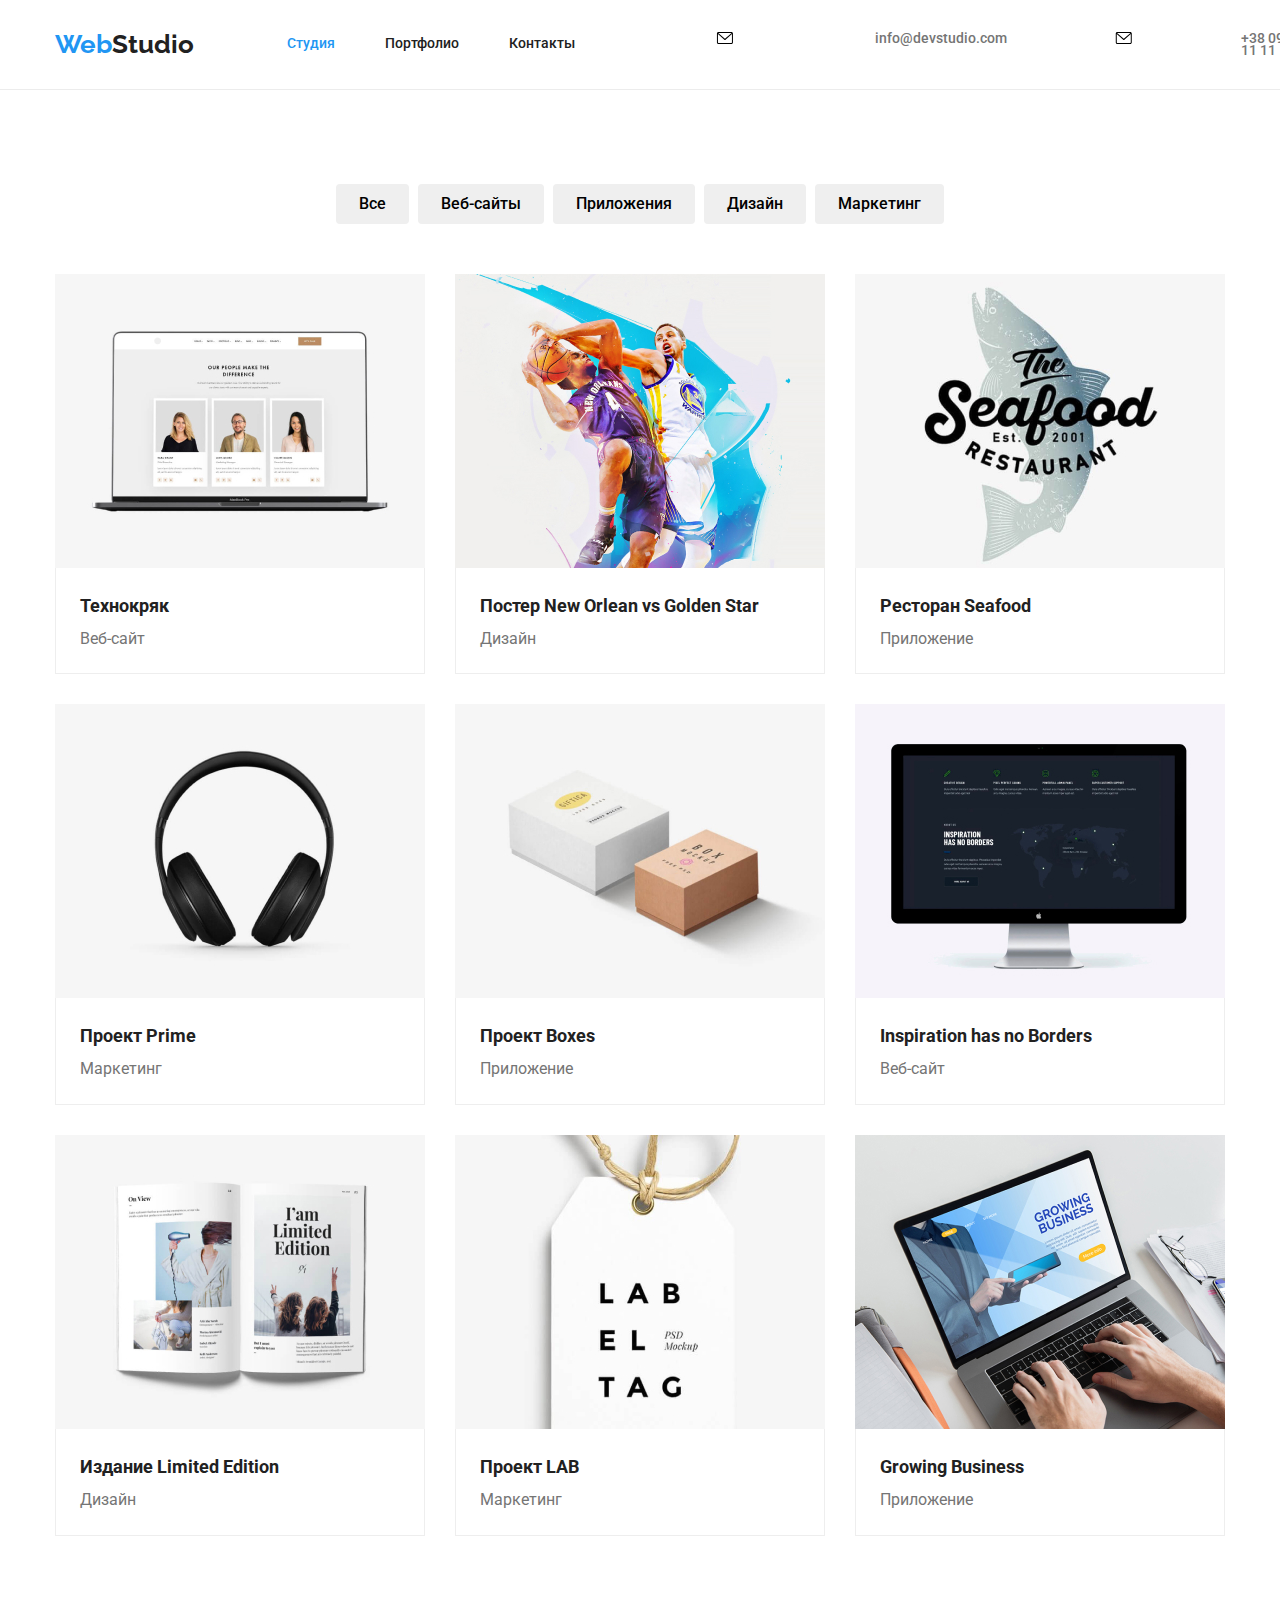
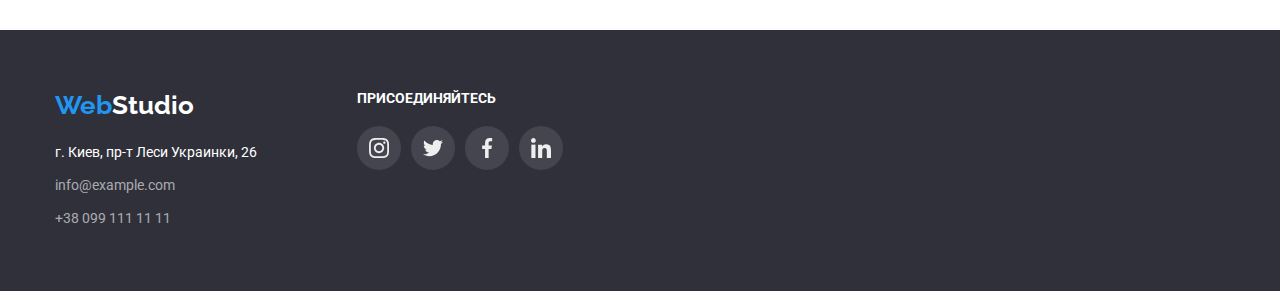
==== portfolio.html @ 7cc12816 "version1" ====
<!DOCTYPE html>
<html lang="en">

<head>
    <meta charset="UTF-8">
    <meta http-equiv="X-UA-Compatible" content="IE=edge">
    <meta name="viewport" content="width=device-width, initial-scale=1.0">
    <title>Студия</title>
    <link rel="preconnect" href="https://fonts.googleapis.com">
    <link rel="preconnect" href="https://fonts.gstatic.com" crossorigin>
    <link href="https://fonts.googleapis.com/css2?family=Raleway:wght@700&family=Roboto:wght@400;500;700;900&display=swap"
        rel="stylesheet">
    <link rel="stylesheet"
        href="https://minhaskamal.github.io/DownGit/#/home?url=https://github.com/sindresorhus/modern-normalize/blob/main/modern-normalize.css">
    <link rel="stylesheet" href="css/styles.css">

</head>

<body>
    <!-- Навбар -->
    <header class="header">
        <div class="container">
            <nav class="nav">
                <a href="index.html" class="logo">Web<span>Studio</span></a>
                <ul class="nav-list list">
                    <li class="item"><a href="index.html" class="active list-title">Студия</a></li>
                    <li class="item"><a href="portfolio.html" class="list-title">Портфолио</a></li>
                    <li class="item"><a href="" class="list-title">Контакты</a></li>
                </ul>
            </nav>
            <div class="header-contact">
                <a href="mailto:info@devstudio.com" class="info info-link"><svg class="info-icon" weight="16px"
                        height="12px">
                        <use href="./images/symbol-defs.svg#icon-envelope"></use>
                    </svg>info@devstudio.com</a>
                <a href="tel:+380991111111" class="info item info-link"><svg class="info-icon" weight="16px" height="12px">
                        <use href="./images/symbol-defs.svg#icon-envelope"></use>
                    </svg>+38 096 111 11 11</a>
            </div>
        </div>
    </header>
    <!-- Основной контент -->
    <main class="portfolio">
        <section class="main section">
            <div class="container">
                <section class="projects">
                    <ul class="list filters">
                        <li class="flex-element"><button type="button">Все</button></li>
                        <li class="flex-element"><button type="button">Веб-сайты</button></li>
                        <li class="flex-element"><button type="button">Приложения</button></li>
                        <li class="flex-element"><button type="button">Дизайн</button></li>
                        <li class="flex-element"><button type="button">Маркетинг</button></li>
                    </ul>
                    <ul class="list list-project">
                        <li class="flex-element flex-element-project">
                            <img src="./images/port1.jpg" alt="web-site" width="370">
                            <div class="info-project">
                                <h3 class="section-title">Технокряк</h3>
                                <p class="project-text">Веб-сайт</p>
                            </div>    
                        </li>                    
                        <li class="flex-element flex-element-project">
                            <img src="./images/port2.jpg" alt="design" width="370">
                            <div class="info-project">
                                <h3 class="section-title">Постер New Orlean vs Golden Star</h3>
                                <p class="project-text">Дизайн</p>
                            </div>
                        </li> 
                        <li class="flex-element flex-element-project">
                            <img src="./images/port3.jpg" alt="app" width="370">
                            <div class="info-project">
                                <h3 class="section-title">Ресторан Seafood</h3>
                                <p class="project-text">Приложение</p>
                            </div>
                        </li>             
                        <li class="flex-element flex-element-project">
                            <img src="./images/port4.jpg" alt="marketing" width="370">
                            <div class="info-project">
                                <h3 class="section-title">Проект Prime</h3>
                                <p class="project-text">Маркетинг</p>
                                </div>
                        </li>   
                        <li class="flex-element flex-element-project">
                            <img src="./images/port5.jpg" alt="app" width="370">
                            <div class="info-project">
                                <h3 class="section-title">Проект Boxes</h3>
                                <p class="project-text">Приложение</p>
                            </div>    
                        </li>                       
                        <li class="flex-element flex-element-project">
                            <img src="./images/port6.jpg" alt="web-site" width="370">
                            <div class="info-project">
                                <h3 class="section-title">Inspiration has no Borders</h3>
                                <p class="project-text">Веб-сайт</p>
                            </div>  
                        </li>
                        <li class="flex-element flex-element-project">
                            <img src="./images/port7.jpg" alt="design" width="370">
                            <div class="info-project">
                                <h3 class="section-title">Издание Limited Edition</h3>
                                <p class="project-text">Дизайн</p>
                            </div>
                        </li>    
                        <li class="flex-element flex-element-project">
                            <img src="./images/port8.jpg" alt="marketing" width="370">
                            <div class="info-project">
                                <h3 class="section-title">Проект LAB</h3>
                                <p class="project-text">Маркетинг</p>
                            </div>
                        </li>
                        <li class="flex-element flex-element-project">
                            <img src="./images/port9.jpg" alt="app" width="370">
                            <div class="info-project">
                                <h3 class="section-title">Growing Business</h3>
                                <p class="project-text">Приложение</p>
                            </div>
                        </li>
                            
                    </ul>
                </section>
            </div>
        </section>   
    </main>
    <!-- Подвал -->
    <footer class="footer">
        <div class="container footer-conteiner">
            <div>
                <a href="index.html" class="logo">Web<span>Studio</span></a>
                <address>
                    <ul class="list">
                        <li class="footer-item">
                            <p class="list-text">г. Киев, пр-т Леси Украинки, 26</p>
                        </li>
                        <li class="footer-item">
                            <a href="mailto:info@example.com" class="info">info@example.com</a>
                        </li>
                        <li class="footer-item">
                            <a href="tel:+380991111111" class="info">+38 099 111 11 11</a>
                        </li>
                    </ul>
                </address>
            </div>
            <div class="footer-social">
                <h2 class="footer-social-title">присоединяйтесь</h2>
                <ul class="footer-social-list list">
                    <li class="footer-social-item item">
                        <a href="" class="link footer-social-link">
                            <svg class="footer-social-icon">
                                <use href="./images/symbol-defs.svg#icon-instagram"></use>
                            </svg>
                        </a>
                    </li>
                    <li class="footer-social-item item">
                        <a href="" class="link footer-social-link">
                            <svg class="footer-social-icon">
                                <use href="./images/symbol-defs.svg#icon-twitter"></use>
                            </svg>
                        </a>
                    </li>
                    <li class="footer-social-item item">
                        <a href="" class="link footer-social-link">
                            <svg class="footer-social-icon">
                                <use href="./images/symbol-defs.svg#icon-facebook"></use>
                            </svg>
                        </a>
                    </li>
                    <li class="footer-social-item item">
                        <a href="" class="link footer-social-link">
                            <svg class="footer-social-icon">
                                <use href="./images/symbol-defs.svg#icon-linkedin"></use>
                            </svg>
                        </a>
                    </li>
                </ul>
            </div>
        </div>
    </footer>
</body>

</html>
---- css/styles.css ----
html {
    box-sizing: border-box;
}

*, *::before, *::after {
    box-sizing: inherit;
}

h1, h2, h3, p, ul {
    margin: 0;
    padding: 0;
}

body {
    font-family: Roboto, sans-serif;
    color: var(--primary-text-color);
    font-weight: 400;
    margin: 0;
}

a {
    text-decoration: none;
}

button {
    cursor: pointer;
    font-family: inherit;
}

img {
    display: block;
    height: auto;
    max-width: 100%;
}

.list {
    list-style: none;
}

:root {
    /* цве основного текста */
    --primary-text-color: #757575;

    /* цвет заголовков */
    --title-text-color: #212121;

    /* цвет фона подвала */
    --foot-color: #2F303A;

    /*Цвет фона основного контента  */
    --bg-main-color: #E5E5E5;

    /* Цвет фона навбара */
    --bg-nav-color:#FFFFFF;

    /*  цвет акцент #296F3
    */
    --accent-color:#2196F3;

    /* цвет почты и телефона rgba(255, 255, 255, 0.6) */
    --contact-color:rgba(255, 255, 255, 0.6);

    /* цвет команды и фильтр кнопок #F5F4FA */
    --filter-color:#F5F4FA;

    /* цвет бордера */
    --border-color: #EEEEEE;
    --fon-ikon: #AFB1B8;
}

.container {
    width: 1200px;
    margin: 0 auto;
    padding: 0 15px;
}

.section {
    padding-bottom: 94px;
    padding-top: 94px;
}

.sec-padding {
    padding-top: 0;
}

/* nav */
.header {
    border-bottom: 1px solid #ECECEC;
}

.header .container {
    display: flex;
    align-items: center;
}

.logo {
    margin-right: 93px;
    font-family: 'Raleway';
    font-weight: bold;
    font-size: 26px;
    line-height: 1.192;
}

.header .logo {
    color: var(--accent-color);
}

.header .logo span {
    color: var(--title-text-color);
}

.nav {
    display: flex;
    align-items: center;
    background-color: var(--bg-nav-color);
}

.nav-list {
    display: flex;
}

.nav-list .item:not(:last-child) {
    margin-right: 50px;
}

.nav-list .list-title {
    display: block;
    padding: 32px 0;
    color: var(--title-text-color);
}

.list a:hover, .list a:focus, .list .active {
    color: var(--accent-color);
}

.header .info {
    padding: 32px 0;
    color: var(--primary-text-color);
    font-weight: 500;
    line-height: 0.875;
}

.header .list {
    font-weight: 500;
    font-size: 14px;
    line-height: 1.14;
}

.header a:hover, .header a:focus {
    color: var(--accent-color);
}

/* header contact */
.header-contact {
    font-size: 14px;
    display: flex;
    margin-left: auto;
}

.header-contact .item:not(:last-child) {
    margin-right: 50px;
}

.info-link {
    width: 100%;
    height: 100%;
    display: flex;
    justify-content: center;
}

.info-link:hover .info-icon,
.info-link:focus .info-icon{
    fill: var(--accent-color);
}
.hero {
    background-color: var(--foot-color);
    color: var(--bg-nav-color);
    padding-top: 200px;
    padding-bottom: 200px;
    background-image: linear-gradient(rgba(47, 48, 58, 0.4), rgba(47, 48, 58, 0.4)), url(../images/img-hero.jpg);
    max-width: 1600px;
    margin: 0 auto;
    background-repeat: no-repeat;
    background-size: contain;
    background-position: center;
}

.hero .container {
    text-align: center;
}

.hero .hero-button {
    background-color: var(--accent-color);
    color: var(--bg-nav-color);
    font-weight: bold;
    font-size: 16px;
    line-height: 1.875;
    border-radius: 4px;
    padding: 10px 22px;
    min-width: 130px;
    text-align: center;
    box-shadow: rgba(0, 0, 0, 0.15);
    border: 1px solid transparent;
}

.hero-button:hover, .hero-button:focus {
    background: #188CE8;
    box-shadow: 0px 4px 4px rgba(0, 0, 0, 0.15);
    border-radius: 4px;
}

.hero-title {
    font-weight: 900;
    text-transform: uppercase;
    font-size: 44px;
    line-height: 1.36;
    margin-bottom: 30px;
}

/* Особенности */

.quality-list {
    display: flex;
}

.quality-list .flex-element {
    width: calc((100% - 90px) / 4);
}

.quality-list .flex-element:not(:last-child) {
    margin-right: 30px;
}

.quality-title {
    margin-bottom: 10px;
    color: var(--title-text-color);
    text-transform: uppercase;
    font-weight: bold;
    font-size: 14px;
    line-height: 1.14;
}

.quality-text {
    line-height: 1.71;
}

.quality .quality-icon {
    width: 70px;
    height: 70px;
}

.box-icon {
    height: 120px;
    width: 270px;
    display: flex;
    align-items: center;
    justify-content: center;
    background-color: var(--filter-color);
    border-radius: 4px;
    margin-bottom: 30px;
}

/* Чем мы занимаемся */
.doing .container {
    text-align: center;
}

.doing-title {
    color: var(--title-text-color);
    font-weight: bold;
    font-size: 36px;
    line-height: 1.16;
    margin-bottom: 50px;
}

.doing-list {
    display: flex;
}

.doing-list .flex-element {
    width: calc((100% - 60px) / 3);
}

.doing-list .flex-element:not(:last-child) {
    margin-right: 30px;
}

/* Наша команда */
.our-team {
    background-color: var(--filter-color);
}

.our-team .container {
    text-align: center;
}

.our-team .list {
    display: flex;
}

.our-team .flex-element {
    width: calc((100% - 90px)  4);
    box-shadow: 0px 1px 3px rgba(0, 0, 0, 0.12), 0px 1px 1px rgba(0, 0, 0, 0.14), 0px 2px 1px rgba(0, 0, 0, 0.2);
    border-radius: 0px 0px 4px 4px;
}

.our-team .flex-element:not(:last-child) {
    margin-right: 30px;
}

.our-team-title {
    font-weight: bold;
    color: var(--title-text-color);
    font-size: 36px;
    line-height: 1.16;
    margin-bottom: 50px;
}

.our-team .info-personal {
    margin-top: 30px;
    margin-bottom: 30px;
}

.our-team .list-title {
    font-weight: 500;
    color: var(--title-text-color);
    font-size: 16px;
    line-height: 1.18;
    padding-bottom: 10px;
}

.our-team .list-text {
    font-size: 16px;
    line-height: 1.18;
    margin-bottom: 16px;
}

.our-team .team-social-list {
    margin: 0 32px 30px;
}

.our-team .team-social-item {
    width: 44px;
    height: 44px;
    margin-right: 10px;
}

.our-team .team-social-link {
    width: 100%;
    height: 100%;
    border-radius: 50%;
    display: flex;
    align-items: center;
    justify-content: center;
}

.our-team .team-social-icon {
    width: 20px;
    height: 20px;
    fill: var(--fon-ikon);
}

.our-team .team-social-link:hover .team-social-icon,
.our-team .team-social-link:focus .team-social-icon {
    fill: var(--bg-nav-color);
}

.our-team .team-social-link:hover,
.our-team .team-social-link:focus {
    background: var(--accent-color);
}

/* Наши клиенты */
.title-clients {
    font-weight: bold;
    font-size: 36px;
    line-height: calc(42 / 36);
    text-align: center;
    letter-spacing: 0.03em;
    color: #212121;
    margin-bottom: 50px;
}

.clients .list-clients {
    display: flex;
}

.clients .item-clients {
    width: 170px;
    height: 92px;
    fill: var(--fon-ikon);
}

.clients .item-clients:not(:last-child) {
    margin-right: 30px;
}

.clients .logo-client-icon {
    fill: var(--fon-ikon);
}

.clients .link-client {
    width: 100%;
    height: 100%;
    display: flex;
    align-items: center;
    justify-content: center;
    border: 1px solid #AFB1B8;
    box-sizing: border-box;
    border-radius: 4px;
}

.clients .link-client:hover .logo-client-icon,
.clients .link-client:focus .logo-client-icon {
    fill: var(--accent-color);
}

.clients .link-client:hover,
.clients .link-client:focus {
    border-color: var(--accent-color);
}

/* Подвал */
.footer {
    background-color: var(--foot-color);
    padding: 60px 15px;
}

.footer-conteiner {
    display: flex;
}

.footer .logo {
    color: var(--accent-color);
    display: block;
    margin-bottom: 20px;
}

.footer .logo span {
    color: var(--bg-nav-color);
}

.footer .list {
    font-style: normal;
}

/* Подвал соцсети */
.footer-social-title {
    text-transform: uppercase;
    font-size: 14px;
    line-height: calc(16 / 14);
    color: var(--bg-nav-color);
    margin-bottom: 20px;
    margin-left: 70px;
}

.footer-social-list {
    display: flex;
    margin-left: 70px;
}

.footer-social-item {
    width: 44px;
    height: 44px;
    background-color: rgba(255, 255, 255, 0.1);
    border-radius: 50%;
    margin-right: 10px;
}

.footer-social-link {
    width: 100%;
    height: 100%;
    border-radius: 50%;
    display: flex;
    align-items: center;
    justify-content: center;
}

.footer-social-icon {
    width: 20px;
    height: 20px;
    fill: var(--border-color);
}

.footer-social-link:hover,
.footer-social-link:focus {
    background-color: var(--accent-color);
}

/* Конец подвал соцсети */
.footer-item:not(:last-child) {
    margin-bottom: 9px;
}

.footer .list-text {
    color: var(--bg-nav-color);
    font-size: 14px;
    line-height: 1.71;
}

.footer .info {
    color: var(--contact-color);
    font-size: 14px;
    line-height: 1.71;
}

.footer .list a:hover, .footer .list a:focus {
    color: var(--accent-color);
}

/* Портфолио */
.main .section .container {
    padding-right: 15px;
    padding-left: 15px;
}

.projects .filters {
    display: flex;
    justify-content: center;
    margin-bottom: 50px;
}

.filters .flex-element {
    font-family: Roboto;
    font-style: normal;
    font-weight: 500;
    font-size: 16px;
    line-height: calc(26 / 16);
    text-align: center;
    letter-spacing: 0.03em;
    color: #212121;
}

.filters .flex-element:not(:last-child) {
    margin-right: 9px;
}

.filters button {
    border: 1px solid transparent;
    border-radius: 4px;
    font-weight: 500;
    font-size: 16px;
    line-height: 1.625;
    align-items: center;
    padding: 6px 22px;
}

.filters button:hover, .filters button:focus {
    color: var(--bg-nav-color);
    background-color: var(--accent-color);
    box-shadow: 0px 3px 1px rgba(0, 0, 0, 0.1), 0px 1px 2px rgba(0, 0, 0, 0.08), 0px 2px 2px rgba(0, 0, 0, 0.12);
    border-radius: 4px;
}

/* ПроектЫ */

.projects .list-project {
    display: flex;
    flex-wrap: wrap;
    margin: -15px;
}

.projects .flex-element-project {
    width: 370px;
    margin: 15px;
}

.flex-element-project:focus,
.flex-element-project:hover {
    box-shadow: 0px 1px 1px rgba(0, 0, 0, 0.12), 0px 4px 4px rgba(0, 0, 0, 0.06), 1px 4px 6px rgba(0, 0, 0, 0.16);
}

.projects .section-title {
    color: var(--title-text-color);
    font-weight: 700;
    font-size: 18px;
    line-height: 2;
}

.info-project {
    padding: 20px 24px;
    border-right: 1px solid var(--border-color);
    border-bottom: 1px solid var(--border-color);
    border-left: 1px solid var(--border-color);
}

.project-text {
    font-weight: 400;
    font-size: 16px;
    line-height: 1.87;
}
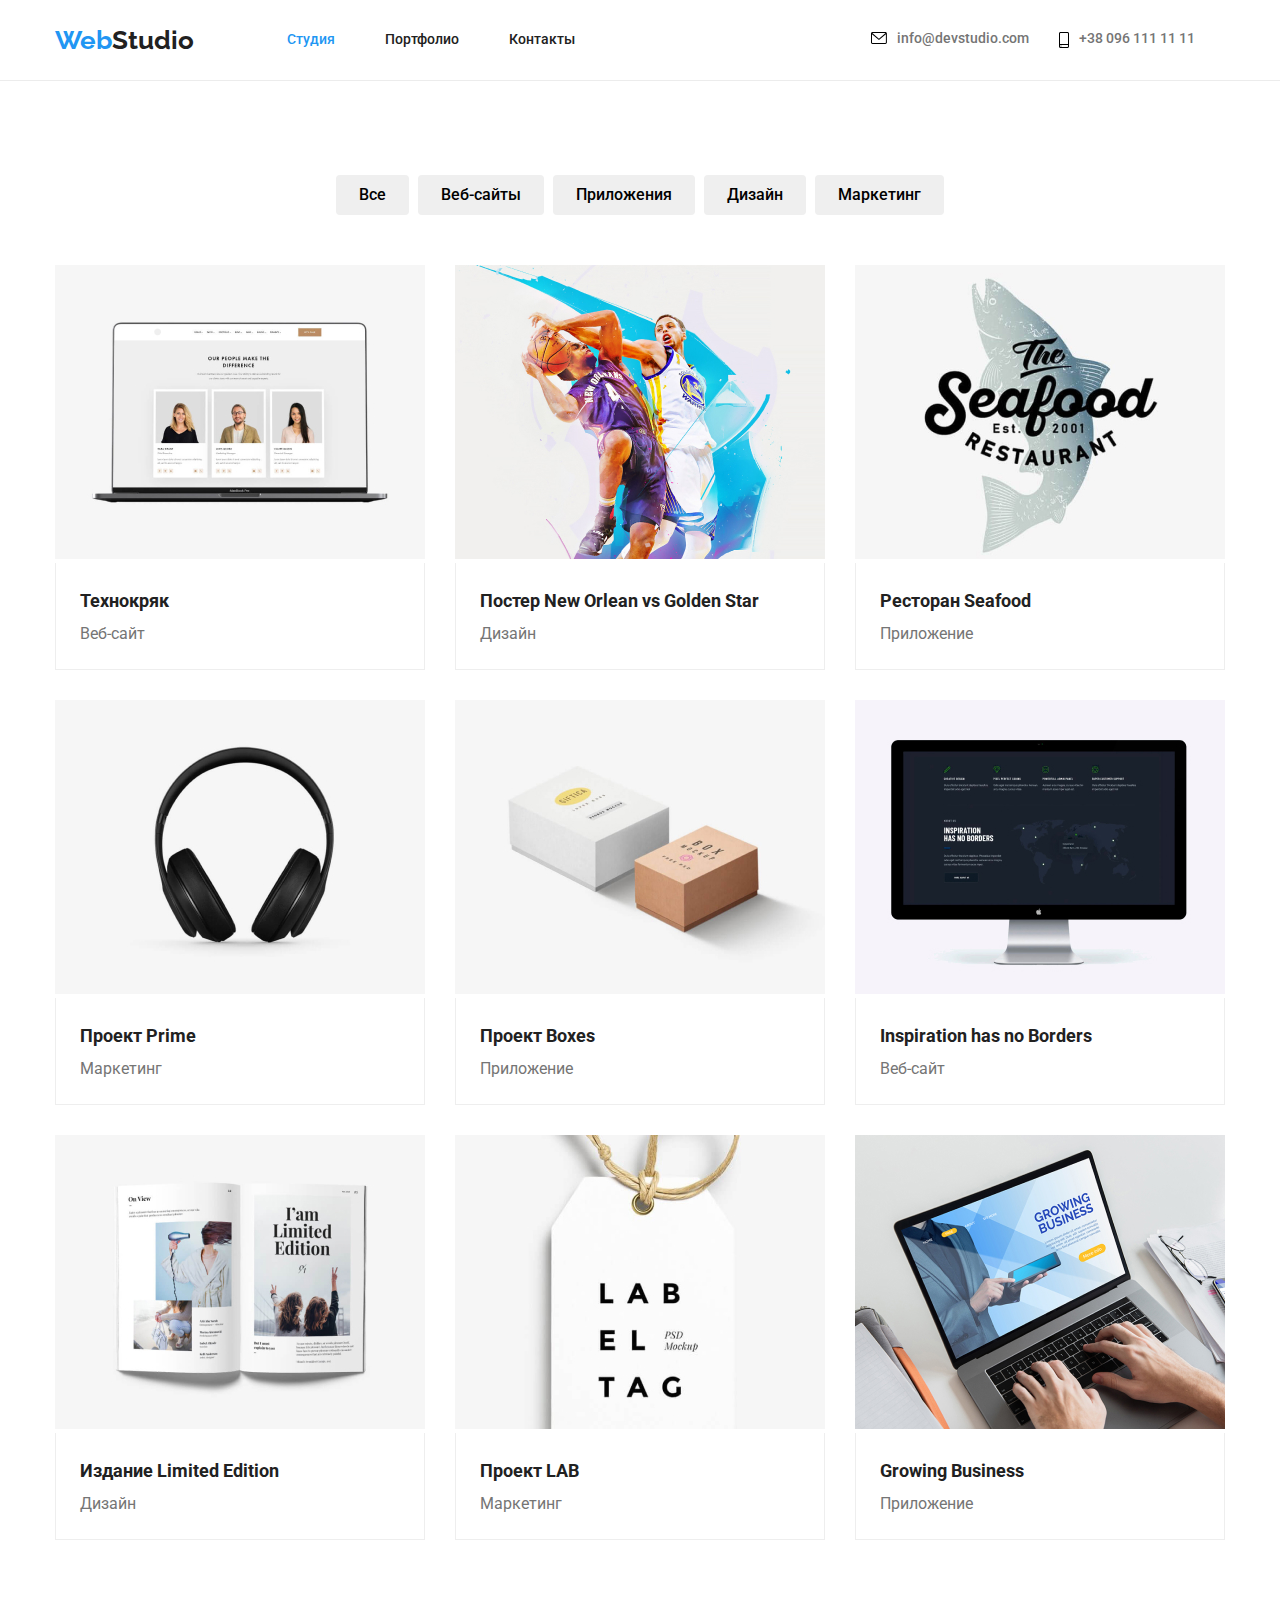
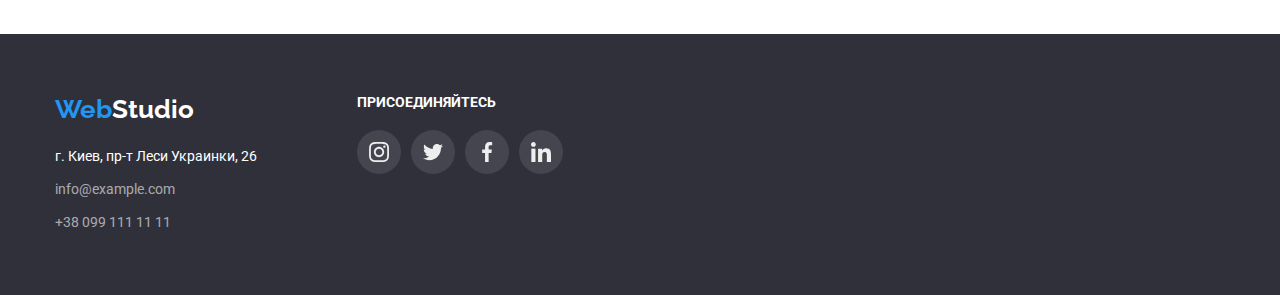
==== commit 1125745e: "version 1711" ====
--- a/portfolio.html
+++ b/portfolio.html
@@ -29,12 +29,11 @@
                 </ul>
             </nav>
             <div class="header-contact">
-                <a href="mailto:info@devstudio.com" class="info info-link"><svg class="info-icon" weight="16px"
-                        height="12px">
+                <a href="mailto:info@devstudio.com" class="info info-link"><svg class="info-icon" width="16" height="12">
                         <use href="./images/symbol-defs.svg#icon-envelope"></use>
                     </svg>info@devstudio.com</a>
-                <a href="tel:+380991111111" class="info item info-link"><svg class="info-icon" weight="16px" height="12px">
-                        <use href="./images/symbol-defs.svg#icon-envelope"></use>
+                <a href="tel:+380991111111" class="info item info-link"><svg class="info-icon" width="10" height="16">
+                        <use href="./images/symbol-defs.svg#icon-smartphone"></use>
                     </svg>+38 096 111 11 11</a>
             </div>
         </div>
--- a/css/styles.css
+++ b/css/styles.css
@@ -28,9 +28,9 @@
 }
 
 img {
-    display: block;
     height: auto;
-    max-width: 100%;
+
+    /* max-width: 100%; */
 }
 
 .list {
@@ -166,12 +166,17 @@
     height: 100%;
     display: flex;
     justify-content: center;
-}
-
+    margin-right: 30px;
+}
+
+.info-icon{
+    margin-right: 10px;
+}
 .info-link:hover .info-icon,
-.info-link:focus .info-icon{
+.info-link:focus .info-icon {
     fill: var(--accent-color);
 }
+
 .hero {
     background-color: var(--foot-color);
     color: var(--bg-nav-color);
@@ -299,9 +304,10 @@
 }
 
 .our-team .flex-element {
-    width: calc((100% - 90px)  4);
+    width: calc((100% - 90px) / 4);
     box-shadow: 0px 1px 3px rgba(0, 0, 0, 0.12), 0px 1px 1px rgba(0, 0, 0, 0.14), 0px 2px 1px rgba(0, 0, 0, 0.2);
     border-radius: 0px 0px 4px 4px;
+    background-color: var(--bg-nav-color);
 }
 
 .our-team .flex-element:not(:last-child) {
@@ -336,7 +342,9 @@
 }
 
 .our-team .team-social-list {
-    margin: 0 32px 30px;
+    display: flex;
+    justify-content: center;
+    align-items: center;
 }
 
 .our-team .team-social-item {
